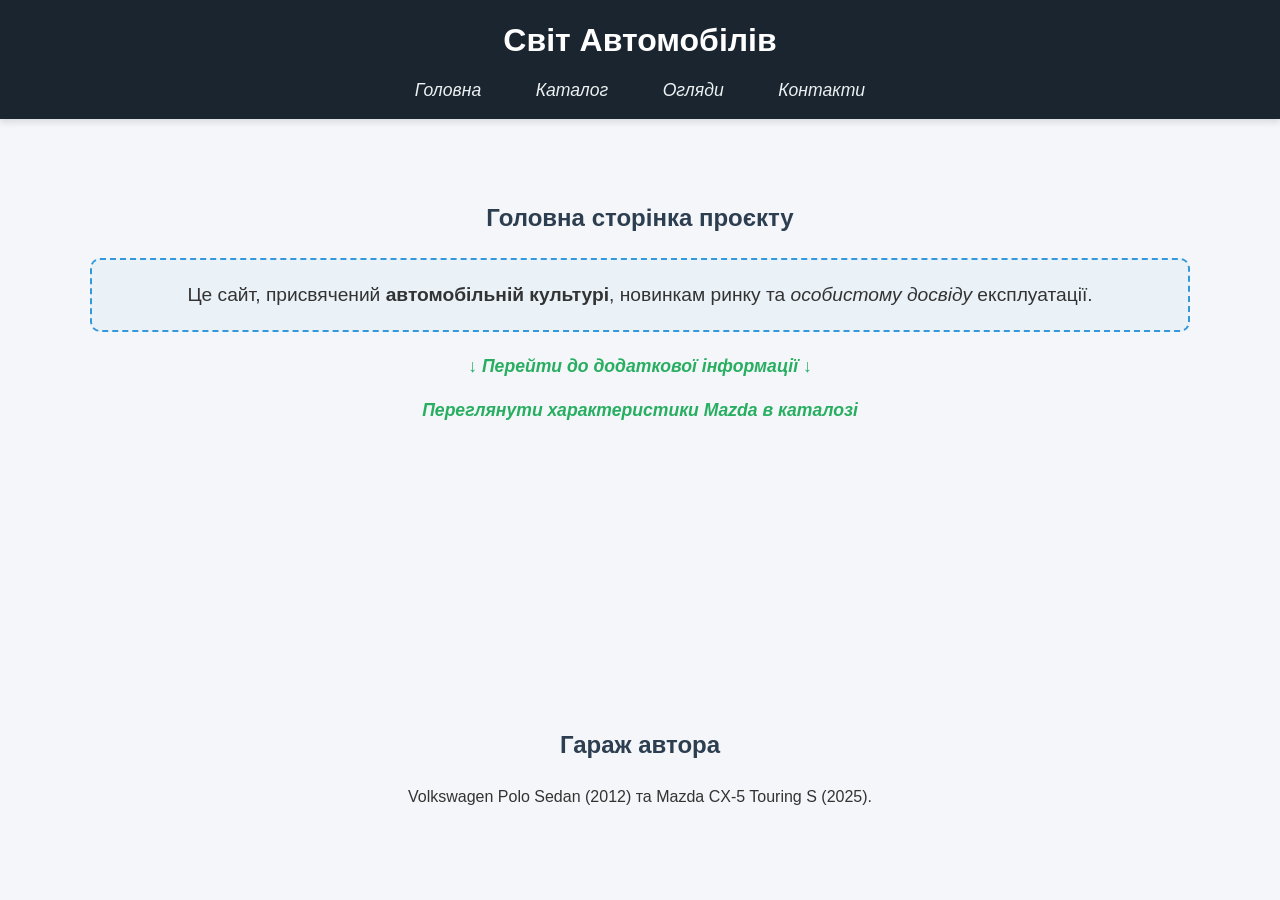
==== index.html @ 7257d72f "Виконана лаба 3: CSSфайл" ====
<!DOCTYPE html>
<html lang="uk">
<head>
    <meta charset="UTF-8">
    <meta name="author" content="Женя Науменко">
    <title>Головна - Світ Авто</title>
    <link rel="stylesheet" href="style.css">
    
    <style>
        main a {
            color: #27ae60; 
            font-weight: bold;
            font-size: 1.1rem;
        }
    </style>
</head>
<body>
    <header id="main-header">
        <h1>Світ Автомобілів</h1>
        <nav>
            <ul>
                <li><a href="index.html">Головна</a></li>
                <li><a href="catalog.html">Каталог</a></li>
                <li><a href="reviews.html">Огляди</a></li>
                <li><a href="contacts.html">Контакти</a></li>
            </ul>
        </nav>
    </header>

    <main>
        <h2>Головна сторінка проєкту</h2>
        
        <p style="text-align: center; border: 2px dashed #3498db; padding: 20px; background-color: #eaf2f8; font-size: 1.2rem; border-radius: 10px;">
            Це сайт, присвячений <b>автомобільній культурі</b>, новинкам ринку та <i>особистому досвіду</i> експлуатації.
        </p>
        
        <p style="text-align: center;"><a href="#bottom-info">↓ Перейти до додаткової інформації ↓</a></p>
        <p style="text-align: center;"><a href="catalog.html#mazda-section">Переглянути характеристики Mazda в каталозі</a></p>
        
        <br><br><br><br><br><br><br><br><br><br> 
        <h2 id="bottom-info">Гараж автора</h2>
        <p style="text-align: center;">Volkswagen Polo Sedan (2012) та Mazda CX-5 Touring S (2025).</p>
    </main>
</body>
</html>
---- style.css ----
/* БАЗОВІ СТИЛІ ТА BODY */
body {
    background-color: #f4f6f9; 
    font-family: 'Segoe UI', Tahoma, Geneva, Verdana, sans-serif; 
    color: #333333; 
    line-height: 1.6;
    margin: 0;
    padding: 0;
}

/* ЗАГОЛОВКИ ТА ВИРІВНЮВАННЯ*/
h1, h2, h3 {
    color: #2c3e50;
    text-align: center; 
    margin-top: 30px;
}

/* УНІКАЛЬНИЙ ІДЕНТИФІКАТОР */
#main-header {
    background-color: #1a252f;
    padding: 15px 0;
    margin-bottom: 30px;
    box-shadow: 0 4px 6px rgba(0,0,0,0.1);
}
#main-header h1 {
    color: #ffffff;
    margin: 0;
}

/* НАВІГАЦІЯ ТА ПОСИЛАННЯ */
nav ul {
    list-style: none; 
    padding: 0;
    text-align: center;
    margin: 10px 0 0 0;
}
nav ul li {
    display: inline-block;
    margin: 0 10px;
}
nav ul li a {
    color: #ecf0f1;
    text-decoration: none;
    font-size: 1.1rem;
    padding: 8px 15px;
    border-radius: 5px;
    transition: background-color 0.3s;
}
nav ul li a:hover {
    background-color: #3498db;
}

/* Глобальні посилання  */
a {
    color: #2980b9;
    text-decoration: none;
    font-style: italic; 
}
a:hover {
    text-decoration: underline;
}

/*КЛАСИ ТА !IMPORTANT*/
.important-contact {
    color: #e74c3c !important; 
    font-size: 1.2rem;
    font-weight: bold;
    text-align: center;
}

/* ОФОРМЛЕННЯ СПИСКІВ */

/* Маркований список */
.custom-ul {
    background-color: #ffffff;
    border: 1px solid #bdc3c7;
    border-radius: 8px;
    padding: 20px 20px 20px 40px; 
    margin: 20px auto; 
    max-width: 600px;
    list-style-type: square;
    box-shadow: 0 2px 4px rgba(0,0,0,0.05);
}

/* Нумерований список */
.custom-ol {
    background-color: #e8f4f8;
    border-left: 5px solid #3498db;
    padding: 15px 15px 15px 40px;
    margin: 20px auto;
    max-width: 600px;
    font-family: 'Courier New', Courier, monospace;
    font-weight: bold;
}

/* Список визначень */
.custom-dl {
    background-color: #fffaf0;
    border: 2px dashed #f39c12;
    padding: 20px;
    margin: 20px auto;
    max-width: 600px;
}
.custom-dl dt {
    color: #d35400;
    font-size: 1.2rem;
    font-weight: bold;
    margin-top: 15px;
}
.custom-dl dd {
    margin-left: 20px;
    border-bottom: 1px solid #f2d7b6;
    padding-bottom: 10px;
}

/* ОФОРМЛЕННЯ ТАБЛИЦЬ*/
.styled-table {
    width: 85%;
    margin: 30px auto;
    border-collapse: collapse; 
    background-color: #ffffff; 
    box-shadow: 0 5px 15px rgba(0,0,0,0.1);
}
.styled-table caption {
    font-size: 1.4rem;
    font-weight: bold;
    margin-bottom: 15px;
    color: #2c3e50;
}
.styled-table th, .styled-table td {
    border: 1px solid #dddddd; 
    padding: 15px; 
    text-align: center;
}
.styled-table th {
    background-color: #2c3e50;
    color: #ffffff;
    font-size: 1.1rem;
}
/* Зебра-ефект для рядків */
.styled-table tr:nth-child(even) {
    background-color: #f9f9f9;
}
.styled-table tr:hover {
    background-color: #f1f8ff; 
}
.styled-table img {
    border-radius: 5px;
}

main {
    max-width: 1100px;
    margin: 0 auto;
    padding: 20px;
}
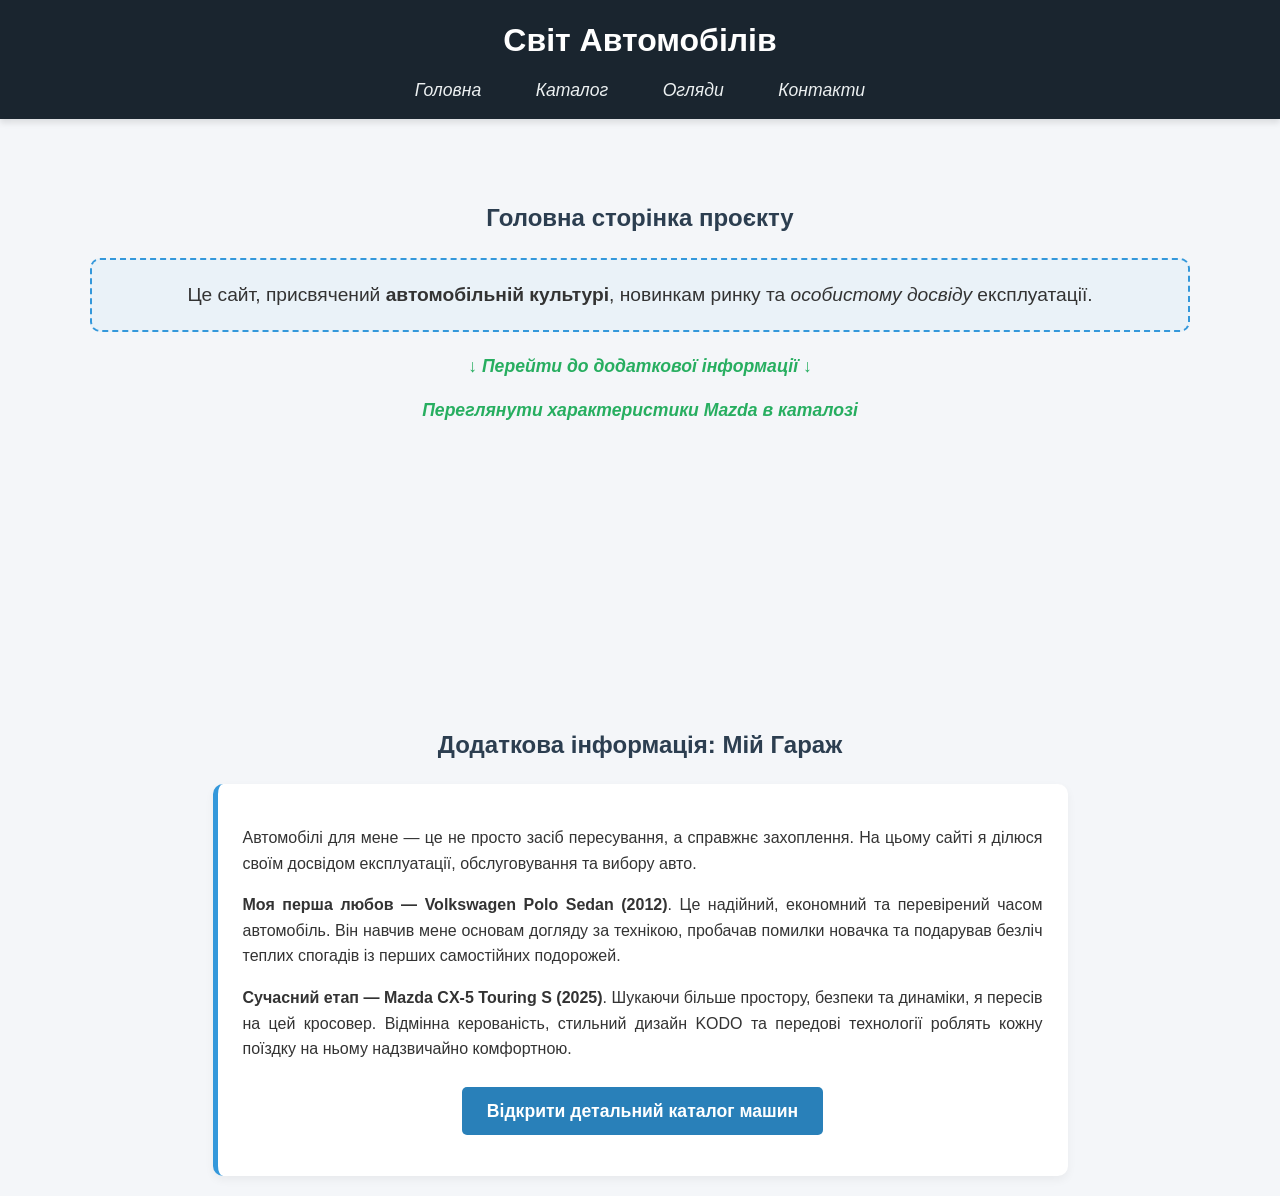
==== commit f0aa62f8: "Виконана лаба 3: CSSфайлс" ====
--- a/index.html
+++ b/index.html
@@ -38,8 +38,26 @@
         <p style="text-align: center;"><a href="catalog.html#mazda-section">Переглянути характеристики Mazda в каталозі</a></p>
         
         <br><br><br><br><br><br><br><br><br><br> 
-        <h2 id="bottom-info">Гараж автора</h2>
-        <p style="text-align: center;">Volkswagen Polo Sedan (2012) та Mazda CX-5 Touring S (2025).</p>
+        
+        <h2 id="bottom-info">Додаткова інформація: Мій Гараж</h2>
+        
+        <div style="max-width: 800px; margin: 0 auto; text-align: justify; padding: 25px; background-color: #ffffff; border-radius: 10px; box-shadow: 0 4px 10px rgba(0,0,0,0.05); border-left: 5px solid #3498db;">
+            <p>
+                Автомобілі для мене — це не просто засіб пересування, а справжнє захоплення. На цьому сайті я ділюся своїм досвідом експлуатації, обслуговування та вибору авто.
+            </p>
+            <p>
+                <b>Моя перша любов — Volkswagen Polo Sedan (2012)</b>. Це надійний, економний та перевірений часом автомобіль. Він навчив мене основам догляду за технікою, пробачав помилки новачка та подарував безліч теплих спогадів із перших самостійних подорожей.
+            </p>
+            <p>
+                <b>Сучасний етап — Mazda CX-5 Touring S (2025)</b>. Шукаючи більше простору, безпеки та динаміки, я пересів на цей кросовер. Відмінна керованість, стильний дизайн KODO та передові технології роблять кожну поїздку на ньому надзвичайно комфортною.
+            </p>
+            
+            <p style="text-align: center; margin-top: 25px;">
+                <a href="catalog.html" style="display: inline-block; padding: 10px 25px; background-color: #2980b9; color: #ffffff; text-decoration: none; border-radius: 5px; font-weight: bold; font-style: normal;">
+                    Відкрити детальний каталог машин
+                </a>
+            </p>
+        </div>
     </main>
 </body>
 </html>
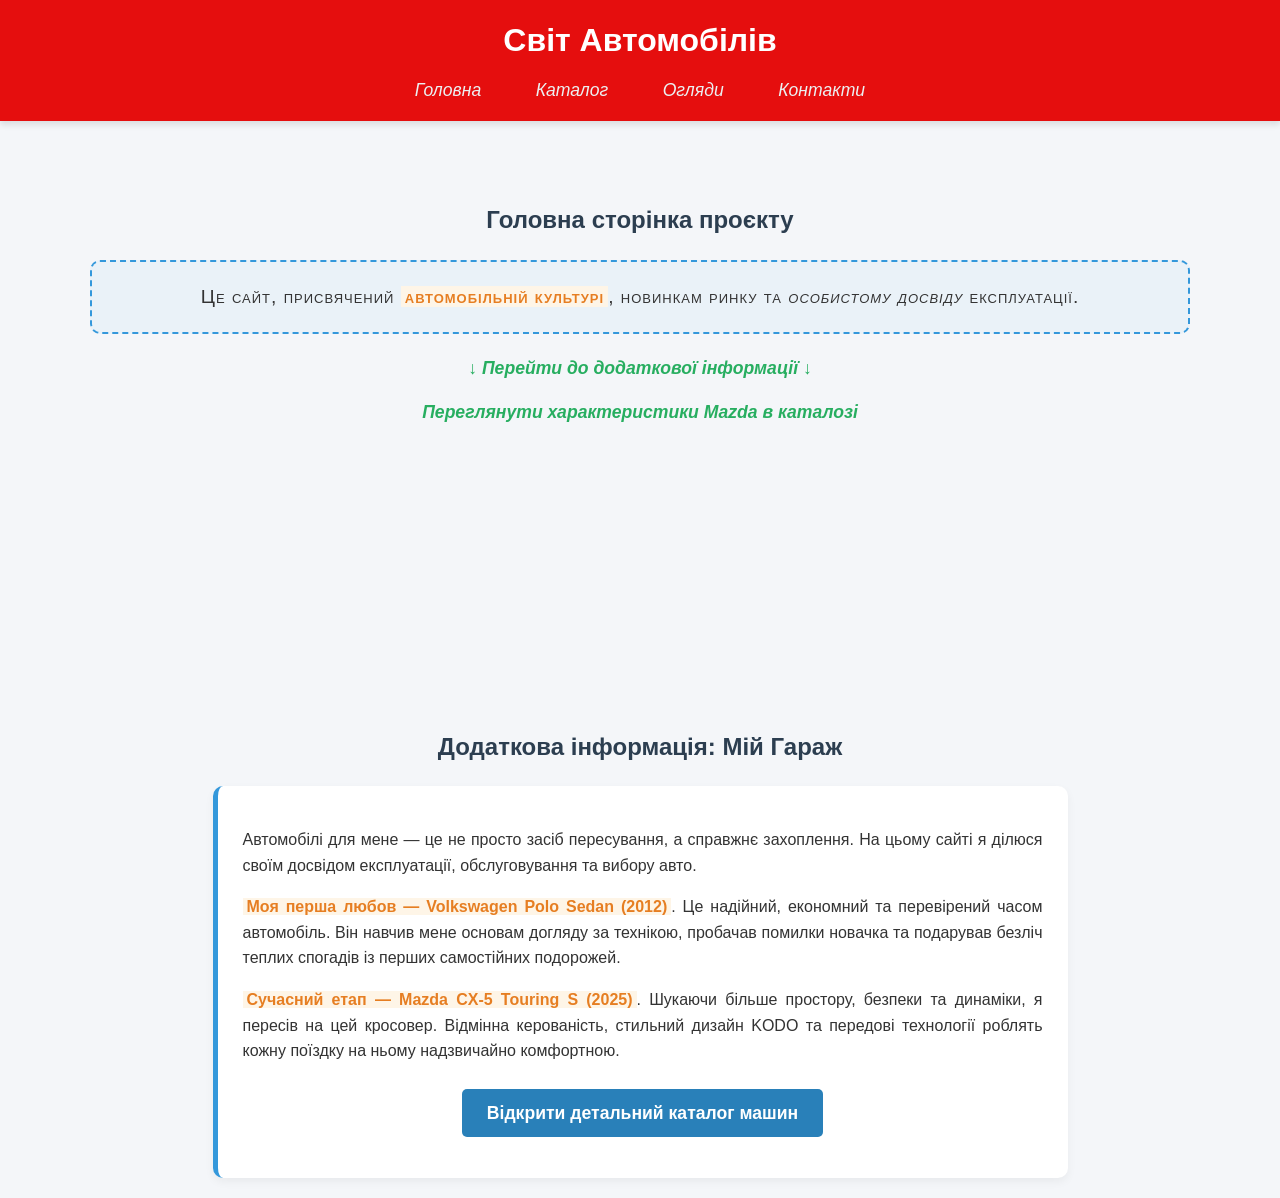
==== commit 32116d5b: "Виконано ЛР №4: контекстні, сусідні та дочірні селектори" ====
--- a/index.html
+++ b/index.html
@@ -15,7 +15,7 @@
     </style>
 </head>
 <body>
-    <header id="main-header">
+    <header id="main-header" class="main-header">
         <h1>Світ Автомобілів</h1>
         <nav>
             <ul>
--- a/style.css
+++ b/style.css
@@ -1,4 +1,3 @@
-/* БАЗОВІ СТИЛІ ТА BODY */
 body {
     background-color: #f4f6f9; 
     font-family: 'Segoe UI', Tahoma, Geneva, Verdana, sans-serif; 
@@ -8,26 +7,31 @@
     padding: 0;
 }
 
-/* ЗАГОЛОВКИ ТА ВИРІВНЮВАННЯ*/
 h1, h2, h3 {
     color: #2c3e50;
     text-align: center; 
     margin-top: 30px;
 }
 
-/* УНІКАЛЬНИЙ ІДЕНТИФІКАТОР */
 #main-header {
-    background-color: #1a252f;
+    background-color: #e50e0e;
     padding: 15px 0;
     margin-bottom: 30px;
     box-shadow: 0 4px 6px rgba(0,0,0,0.1);
 }
+
+.main-header {
+    background-color: #d3e90c;
+    padding: 15px 0;
+    margin-bottom: 30px;
+    box-shadow: 0 4px 6px rgba(0,0,0,0.1);
+}
+
 #main-header h1 {
     color: #ffffff;
     margin: 0;
 }
 
-/* НАВІГАЦІЯ ТА ПОСИЛАННЯ */
 nav ul {
     list-style: none; 
     padding: 0;
@@ -50,7 +54,6 @@
     background-color: #3498db;
 }
 
-/* Глобальні посилання  */
 a {
     color: #2980b9;
     text-decoration: none;
@@ -60,7 +63,6 @@
     text-decoration: underline;
 }
 
-/*КЛАСИ ТА !IMPORTANT*/
 .important-contact {
     color: #e74c3c !important; 
     font-size: 1.2rem;
@@ -68,9 +70,6 @@
     text-align: center;
 }
 
-/* ОФОРМЛЕННЯ СПИСКІВ */
-
-/* Маркований список */
 .custom-ul {
     background-color: #ffffff;
     border: 1px solid #bdc3c7;
@@ -82,7 +81,6 @@
     box-shadow: 0 2px 4px rgba(0,0,0,0.05);
 }
 
-/* Нумерований список */
 .custom-ol {
     background-color: #e8f4f8;
     border-left: 5px solid #3498db;
@@ -93,7 +91,6 @@
     font-weight: bold;
 }
 
-/* Список визначень */
 .custom-dl {
     background-color: #fffaf0;
     border: 2px dashed #f39c12;
@@ -113,7 +110,6 @@
     padding-bottom: 10px;
 }
 
-/* ОФОРМЛЕННЯ ТАБЛИЦЬ*/
 .styled-table {
     width: 85%;
     margin: 30px auto;
@@ -137,7 +133,7 @@
     color: #ffffff;
     font-size: 1.1rem;
 }
-/* Зебра-ефект для рядків */
+
 .styled-table tr:nth-child(even) {
     background-color: #f9f9f9;
 }
@@ -152,4 +148,30 @@
     max-width: 1100px;
     margin: 0 auto;
     padding: 20px;
-}+}
+
+
+/* КОНТЕКСТНИЙ СЕЛЕКТОР */
+p b {
+    color: #e67e22; /* Оранжевий колір для жирного тексту в абзацах */
+    background-color: #fef5e7;
+    padding: 0 4px;
+}
+
+/*ДОЧІРНІЙ СЕЛЕКТОР */
+nav > ul > li {
+    border-bottom: 2px solid transparent;
+    transition: 0.3s;
+}
+    
+nav > ul > li:hover {
+    border-bottom: 2px solid #3498db; /* Підкреслення пункту меню при наведенні */
+}
+
+/* СУСІДНІ СЕЛЕКТОРИ*/ 
+   
+h2 + p {
+    font-variant: small-caps; /* Робить перший абзац після кожного H2 малими великими літерами */
+    letter-spacing: 1px;
+}
+
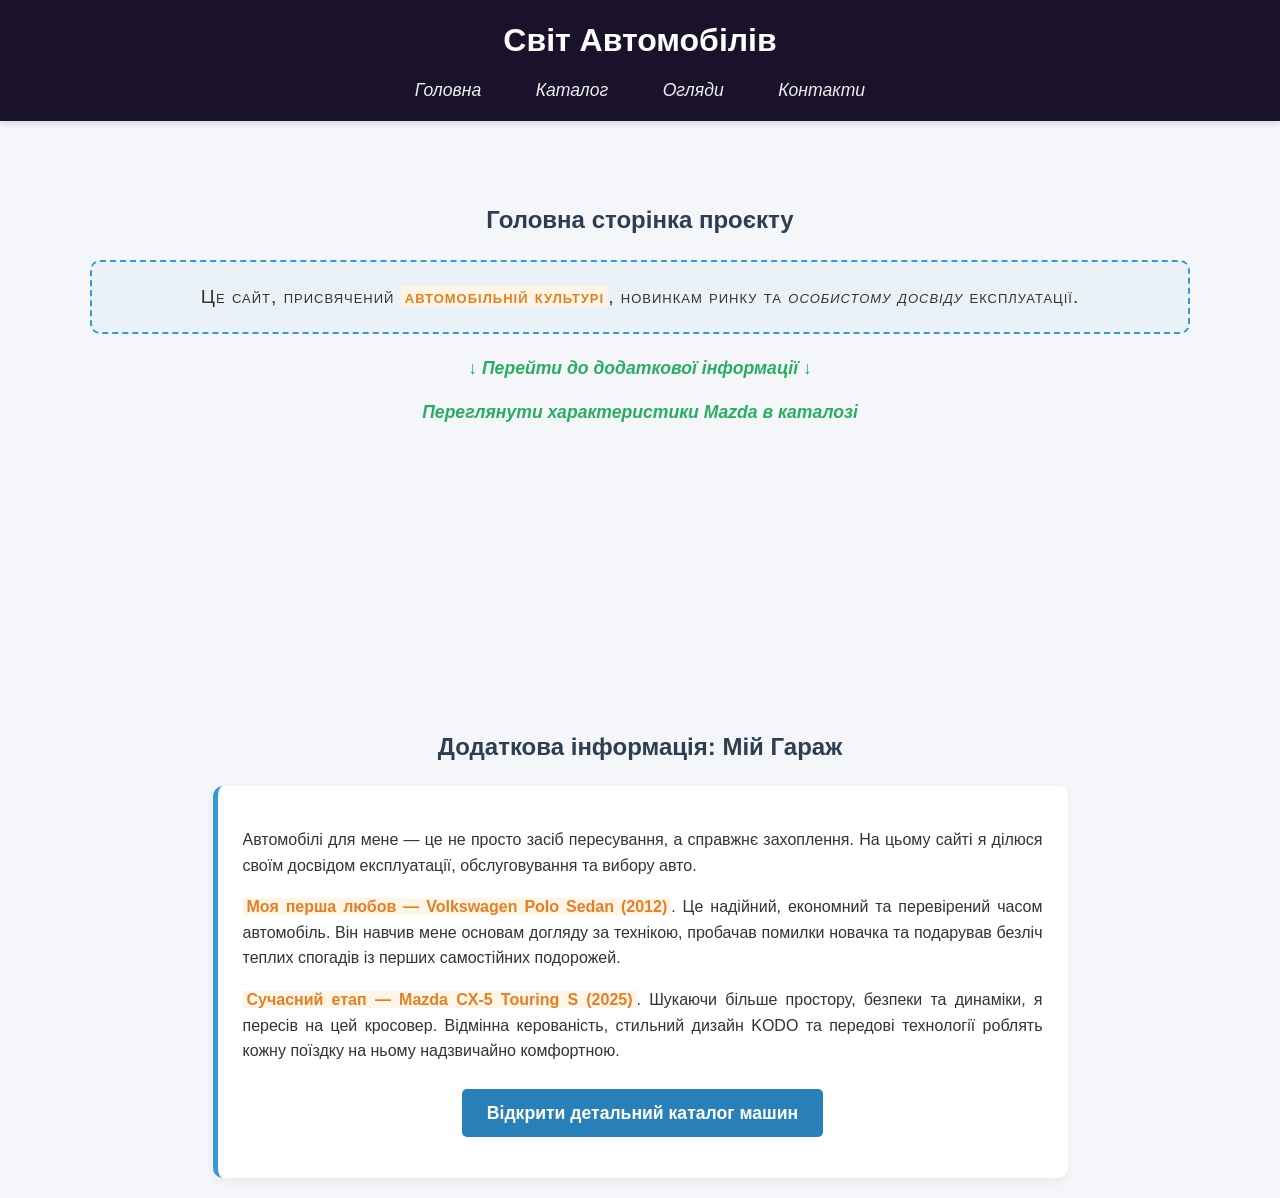
==== commit 30ab506c: "Виконано ЛР №4: контекстні, сусідні та дочірні селектори" ====
--- a/index.html
+++ b/index.html
@@ -15,7 +15,7 @@
     </style>
 </head>
 <body>
-    <header id="main-header" class="main-header">
+    <header id="main-header">
         <h1>Світ Автомобілів</h1>
         <nav>
             <ul>
--- a/style.css
+++ b/style.css
@@ -14,18 +14,12 @@
 }
 
 #main-header {
-    background-color: #e50e0e;
+    background-color: #1a112a;
     padding: 15px 0;
     margin-bottom: 30px;
     box-shadow: 0 4px 6px rgba(0,0,0,0.1);
 }
 
-.main-header {
-    background-color: #d3e90c;
-    padding: 15px 0;
-    margin-bottom: 30px;
-    box-shadow: 0 4px 6px rgba(0,0,0,0.1);
-}
 
 #main-header h1 {
     color: #ffffff;
@@ -163,7 +157,7 @@
     border-bottom: 2px solid transparent;
     transition: 0.3s;
 }
-    
+
 nav > ul > li:hover {
     border-bottom: 2px solid #3498db; /* Підкреслення пункту меню при наведенні */
 }
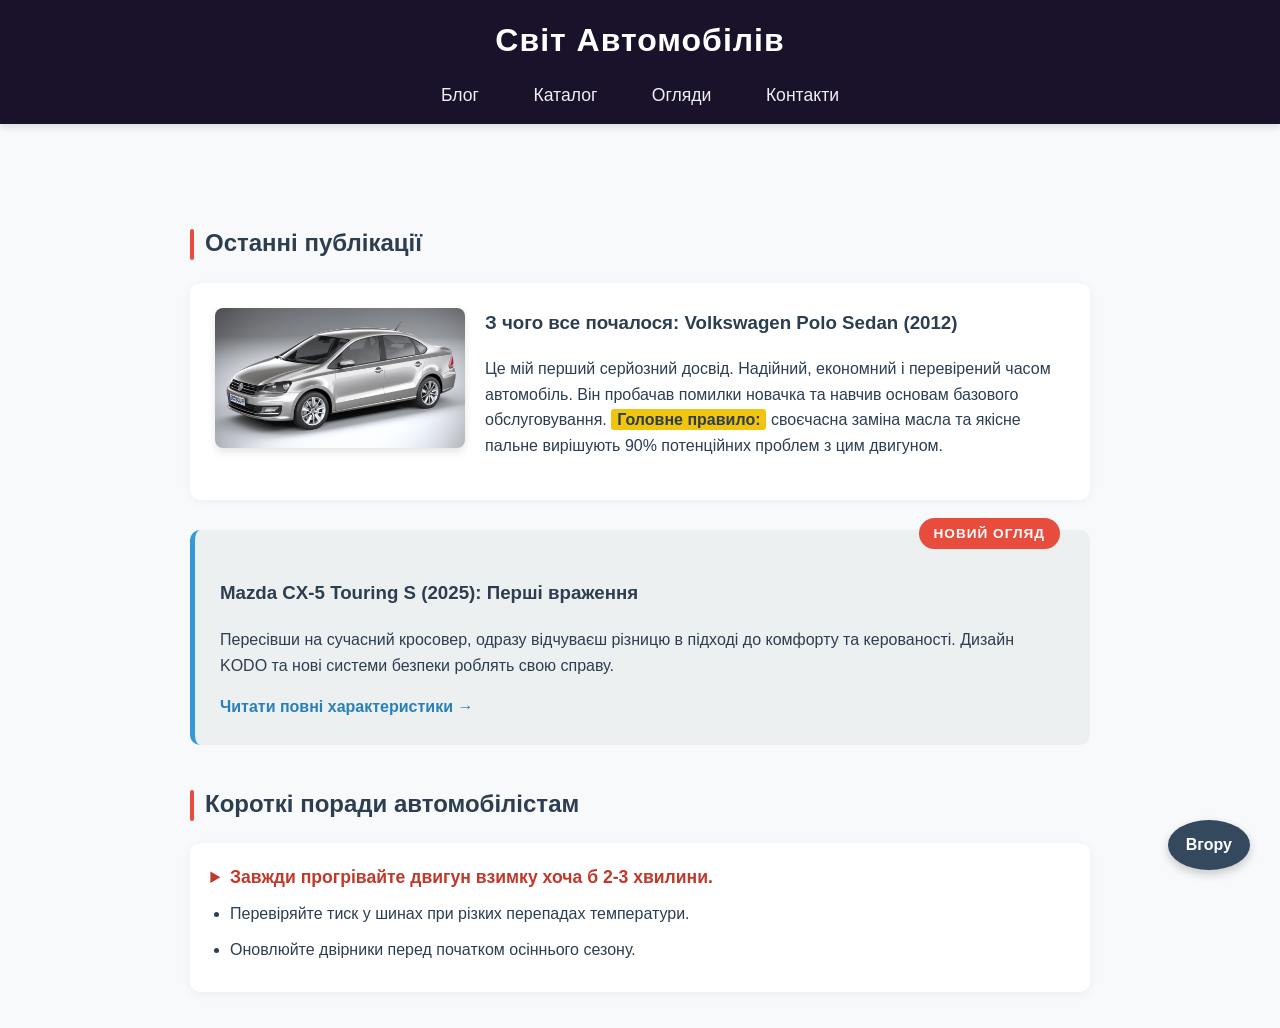
==== commit 502f38be: "Лабораторна 5: додано float, position, псевдокласи та псевдоелементи" ====
--- a/index.html
+++ b/index.html
@@ -3,23 +3,15 @@
 <head>
     <meta charset="UTF-8">
     <meta name="author" content="Женя Науменко">
-    <title>Головна - Світ Авто</title>
+    <title>Блог - Світ Авто</title>
     <link rel="stylesheet" href="style.css">
-    
-    <style>
-        main a {
-            color: #27ae60; 
-            font-weight: bold;
-            font-size: 1.1rem;
-        }
-    </style>
 </head>
 <body>
-    <header id="main-header">
+    <header id="main-header" class="main-header">
         <h1>Світ Автомобілів</h1>
         <nav>
             <ul>
-                <li><a href="index.html">Головна</a></li>
+                <li><a href="index.html">Блог</a></li>
                 <li><a href="catalog.html">Каталог</a></li>
                 <li><a href="reviews.html">Огляди</a></li>
                 <li><a href="contacts.html">Контакти</a></li>
@@ -28,36 +20,38 @@
     </header>
 
     <main>
-        <h2>Головна сторінка проєкту</h2>
+        <h2>Останні публікації</h2>
         
-        <p style="text-align: center; border: 2px dashed #3498db; padding: 20px; background-color: #eaf2f8; font-size: 1.2rem; border-radius: 10px;">
-            Це сайт, присвячений <b>автомобільній культурі</b>, новинкам ринку та <i>особистому досвіду</i> експлуатації.
-        </p>
-        
-        <p style="text-align: center;"><a href="#bottom-info">↓ Перейти до додаткової інформації ↓</a></p>
-        <p style="text-align: center;"><a href="catalog.html#mazda-section">Переглянути характеристики Mazda в каталозі</a></p>
-        
-        <br><br><br><br><br><br><br><br><br><br> 
-        
-        <h2 id="bottom-info">Додаткова інформація: Мій Гараж</h2>
-        
-        <div style="max-width: 800px; margin: 0 auto; text-align: justify; padding: 25px; background-color: #ffffff; border-radius: 10px; box-shadow: 0 4px 10px rgba(0,0,0,0.05); border-left: 5px solid #3498db;">
+        <div class="blog-post">
+            <img src="vw.jpg" alt="Мій VW Polo" class="post-image-float">
+            <h3>З чого все почалося: Volkswagen Polo Sedan (2012)</h3>
             <p>
-                Автомобілі для мене — це не просто засіб пересування, а справжнє захоплення. На цьому сайті я ділюся своїм досвідом експлуатації, обслуговування та вибору авто.
-            </p>
-            <p>
-                <b>Моя перша любов — Volkswagen Polo Sedan (2012)</b>. Це надійний, економний та перевірений часом автомобіль. Він навчив мене основам догляду за технікою, пробачав помилки новачка та подарував безліч теплих спогадів із перших самостійних подорожей.
-            </p>
-            <p>
-                <b>Сучасний етап — Mazda CX-5 Touring S (2025)</b>. Шукаючи більше простору, безпеки та динаміки, я пересів на цей кросовер. Відмінна керованість, стильний дизайн KODO та передові технології роблять кожну поїздку на ньому надзвичайно комфортною.
-            </p>
-            
-            <p style="text-align: center; margin-top: 25px;">
-                <a href="catalog.html" style="display: inline-block; padding: 10px 25px; background-color: #2980b9; color: #ffffff; text-decoration: none; border-radius: 5px; font-weight: bold; font-style: normal;">
-                    Відкрити детальний каталог машин
-                </a>
+                Це мій перший серйозний досвід. Надійний, економний і перевірений часом автомобіль. 
+                Він пробачав помилки новачка та навчив основам базового обслуговування. 
+                <span class="highlight-text">Головне правило:</span> своєчасна заміна масла та якісне пальне вирішують 90% потенційних проблем з цим двигуном.
             </p>
         </div>
+        
+        <div class="promo-banner">
+            <span class="badge-hot">Новий огляд</span>
+            <h3>Mazda CX-5 Touring S (2025): Перші враження</h3>
+            <p>
+                Пересівши на сучасний кросовер, одразу відчуваєш різницю в підході до комфорту та керованості. 
+                Дизайн KODO та нові системи безпеки роблять свою справу.
+            </p>
+            <a href="catalog.html#mazda-section" class="read-more-link">Читати повні характеристики</a>
+        </div>
+
+        <div class="maintenance-tips">
+            <h2>Короткі поради автомобілістам</h2>
+            <ul class="tips-list">
+                <li>Завжди прогрівайте двигун взимку хоча б 2-3 хвилини.</li>
+                <li>Перевіряйте тиск у шинах при різких перепадах температури.</li>
+                <li>Оновлюйте двірники перед початком осіннього сезону.</li>
+            </ul>
+        </div>
+
+        <a href="#main-header" class="btn-up">Вгору</a>
     </main>
 </body>
 </html>
--- a/style.css
+++ b/style.css
@@ -1,171 +1,171 @@
 body {
-    background-color: #f4f6f9; 
-    font-family: 'Segoe UI', Tahoma, Geneva, Verdana, sans-serif; 
-    color: #333333; 
+    background-color: #f8f9fa; 
+    font-family: 'Segoe UI', sans-serif; 
+    color: #2c3e50; 
     line-height: 1.6;
     margin: 0;
-    padding: 0;
 }
 
-h1, h2, h3 {
-    color: #2c3e50;
-    text-align: center; 
-    margin-top: 30px;
+main {
+    max-width: 900px;
+    margin: 0 auto;
+    padding: 20px;
 }
 
 #main-header {
     background-color: #1a112a;
     padding: 15px 0;
-    margin-bottom: 30px;
+    margin-bottom: 40px;
     box-shadow: 0 4px 6px rgba(0,0,0,0.1);
 }
 
-
 #main-header h1 {
     color: #ffffff;
+    text-align: center;
     margin: 0;
+    font-size: 2rem;
+    letter-spacing: 1px;
 }
 
+/* Навігація */
 nav ul {
     list-style: none; 
     padding: 0;
     text-align: center;
-    margin: 10px 0 0 0;
+    margin: 15px 0 0 0;
 }
-nav ul li {
-    display: inline-block;
-    margin: 0 10px;
-}
+nav ul li { display: inline-block; margin: 0 10px; }
 nav ul li a {
     color: #ecf0f1;
     text-decoration: none;
     font-size: 1.1rem;
     padding: 8px 15px;
     border-radius: 5px;
-    transition: background-color 0.3s;
+    transition: 0.3s;
 }
-nav ul li a:hover {
-    background-color: #3498db;
+nav ul li a:hover { background-color: #3498db; }
+
+/*  ПСЕВДОКЛАСИ ПОСИЛАНЬ */
+.read-more-link:link { color: #2980b9; font-weight: bold; text-decoration: none; }
+.read-more-link:visited { color: #8e44ad; }
+.read-more-link:hover { color: #e74c3c; text-decoration: underline; }
+.read-more-link:active { color: #f39c12; }
+
+/*  ПСЕВДОЕЛЕМЕНТИ (BEFORE / AFTER) */
+/* вертикальна лінія перед заголовками H2 */
+h2 {
+    position: relative;
+    padding-left: 15px;
+    margin-top: 40px;
+}
+h2::before {
+    content: "";
+    position: absolute;
+    left: 0;
+    top: 5px;
+    width: 4px;
+    height: 80%;
+    background-color: #e74c3c;
+    border-radius: 2px;
 }
 
-a {
-    color: #2980b9;
-    text-decoration: none;
-    font-style: italic; 
+/* стрілочка до посилання "Читати повні характеристики" */
+.read-more-link::after {
+    content: " \2192"; 
+    transition: 0.3s;
 }
-a:hover {
-    text-decoration: underline;
+.read-more-link:hover::after {
+    padding-left: 5px; /* Стрілочка від'їжджає вправо при наведенні */
 }
 
-.important-contact {
-    color: #e74c3c !important; 
-    font-size: 1.2rem;
+/* FLOAT ТА БЛОЧНІ ЕЛЕМЕНТИ */
+.blog-post {
+    background-color: #ffffff;
+    padding: 25px;
+    border-radius: 10px;
+    box-shadow: 0 2px 10px rgba(0,0,0,0.05);
+    margin-bottom: 30px;
+}
+.blog-post h3 { margin-top: 0; color: #2c3e50; }
+
+/* Плаваюча картинка: текст обтікає її справа */
+.post-image-float {
+    float: left; 
+    width: 250px; 
+    margin-right: 20px;
+    margin-bottom: 10px;
+    border-radius: 8px;
+    box-shadow: 0 4px 8px rgba(0,0,0,0.1);
+}
+/* Рядковий елемент span */
+.highlight-text {
+    background-color: #f1c40f;
+    padding: 2px 6px;
+    border-radius: 3px;
     font-weight: bold;
-    text-align: center;
+}
+/* Очищення потоку  */
+.blog-post::after {
+    content: "";
+    display: table;
+    clear: both;
 }
 
-.custom-ul {
-    background-color: #ffffff;
-    border: 1px solid #bdc3c7;
-    border-radius: 8px;
-    padding: 20px 20px 20px 40px; 
-    margin: 20px auto; 
-    max-width: 600px;
-    list-style-type: square;
-    box-shadow: 0 2px 4px rgba(0,0,0,0.05);
+/*  POSITION (RELATIVE / ABSOLUTE / FIXED) */
+/* Якір для абсолютного позиціонування */
+.promo-banner {
+    position: relative;
+    background-color: #ecf0f1;
+    padding: 30px 25px 25px;
+    border-radius: 10px;
+    border-left: 5px solid #3498db;
+    margin-bottom: 40px;
 }
 
-.custom-ol {
-    background-color: #e8f4f8;
-    border-left: 5px solid #3498db;
-    padding: 15px 15px 15px 40px;
-    margin: 20px auto;
-    max-width: 600px;
-    font-family: 'Courier New', Courier, monospace;
+/* Абсолютно позиційований бейдж "Новий огляд" */
+.badge-hot {
+    position: absolute;
+    top: -12px;
+    right: 30px;
+    background-color: #e74c3c;
+    color: white;
+    padding: 5px 15px;
+    border-radius: 20px;
+    font-size: 0.85rem;
     font-weight: bold;
-}
-
-.custom-dl {
-    background-color: #fffaf0;
-    border: 2px dashed #f39c12;
-    padding: 20px;
-    margin: 20px auto;
-    max-width: 600px;
-}
-.custom-dl dt {
-    color: #d35400;
-    font-size: 1.2rem;
-    font-weight: bold;
-    margin-top: 15px;
-}
-.custom-dl dd {
-    margin-left: 20px;
-    border-bottom: 1px solid #f2d7b6;
-    padding-bottom: 10px;
-}
-
-.styled-table {
-    width: 85%;
-    margin: 30px auto;
-    border-collapse: collapse; 
-    background-color: #ffffff; 
-    box-shadow: 0 5px 15px rgba(0,0,0,0.1);
-}
-.styled-table caption {
-    font-size: 1.4rem;
-    font-weight: bold;
-    margin-bottom: 15px;
-    color: #2c3e50;
-}
-.styled-table th, .styled-table td {
-    border: 1px solid #dddddd; 
-    padding: 15px; 
-    text-align: center;
-}
-.styled-table th {
-    background-color: #2c3e50;
-    color: #ffffff;
-    font-size: 1.1rem;
-}
-
-.styled-table tr:nth-child(even) {
-    background-color: #f9f9f9;
-}
-.styled-table tr:hover {
-    background-color: #f1f8ff; 
-}
-.styled-table img {
-    border-radius: 5px;
-}
-
-main {
-    max-width: 1100px;
-    margin: 0 auto;
-    padding: 20px;
-}
-
-
-/* КОНТЕКСТНИЙ СЕЛЕКТОР */
-p b {
-    color: #e67e22; /* Оранжевий колір для жирного тексту в абзацах */
-    background-color: #fef5e7;
-    padding: 0 4px;
-}
-
-/*ДОЧІРНІЙ СЕЛЕКТОР */
-nav > ul > li {
-    border-bottom: 2px solid transparent;
-    transition: 0.3s;
-}
-
-nav > ul > li:hover {
-    border-bottom: 2px solid #3498db; /* Підкреслення пункту меню при наведенні */
-}
-
-/* СУСІДНІ СЕЛЕКТОРИ*/ 
-   
-h2 + p {
-    font-variant: small-caps; /* Робить перший абзац після кожного H2 малими великими літерами */
+    text-transform: uppercase;
     letter-spacing: 1px;
 }
 
+/* Фіксована кнопка вгору */
+.btn-up {
+    position: fixed;
+    bottom: 30px;
+    right: 30px;
+    background-color: #34495e;
+    color: white;
+    padding: 12px 18px;
+    border-radius: 50%;
+    text-decoration: none;
+    font-weight: bold;
+    box-shadow: 0 4px 10px rgba(0,0,0,0.2);
+    z-index: 1000;
+}
+.btn-up:hover { background-color: #2c3e50; }
+
+/*FIRST-CHILD */
+.tips-list {
+    background-color: #ffffff;
+    padding: 20px 20px 20px 40px;
+    border-radius: 10px;
+    box-shadow: 0 2px 10px rgba(0,0,0,0.05);
+}
+.tips-list li { margin-bottom: 10px; }
+
+/* Виділяє найважливішу (першу) пораду в списку */
+.tips-list li:first-child {
+    color: #c0392b;
+    font-weight: bold;
+    font-size: 1.1rem;
+    list-style-type: disclosure-closed;
+}
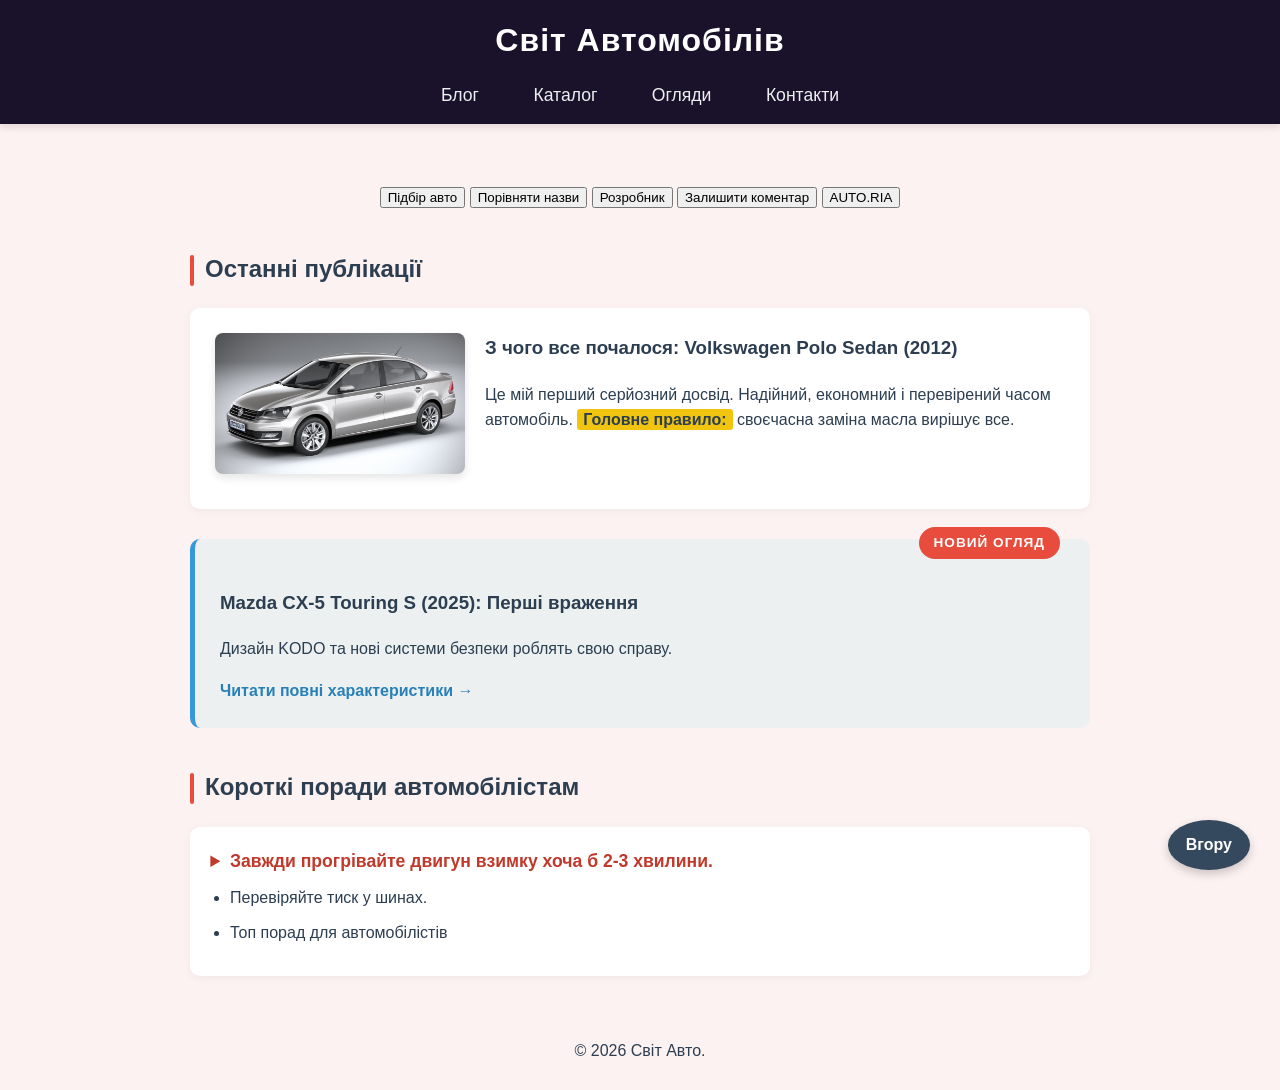
==== commit af7a6fa9: "Виконано ЛР №6" ====
--- a/index.html
+++ b/index.html
@@ -20,25 +20,30 @@
     </header>
 
     <main>
+        <!-- Кнопки керування (JS Трігери) -->
+        <div style="text-align: center; margin-bottom: 20px;">
+            <button onclick="userDialogue()">Підбір авто</button>
+            <button onclick="compareCarNames('Volkswagen', 'Mazda')">Порівняти назви</button>
+            <button onclick="showDeveloper('Науменко', 'Євген')">Розробник</button>
+            <button onclick="modifyPageDOM()">Залишити коментар</button>
+            <button onclick="externalRedirect()">AUTO.RIA</button>
+        </div>
+
         <h2>Останні публікації</h2>
         
         <div class="blog-post">
             <img src="vw.jpg" alt="Мій VW Polo" class="post-image-float">
             <h3>З чого все почалося: Volkswagen Polo Sedan (2012)</h3>
             <p>
-                Це мій перший серйозний досвід. Надійний, економний і перевірений часом автомобіль. 
-                Він пробачав помилки новачка та навчив основам базового обслуговування. 
-                <span class="highlight-text">Головне правило:</span> своєчасна заміна масла та якісне пальне вирішують 90% потенційних проблем з цим двигуном.
+                Це мій перший серйозний досвід. Надійний, економний і перевірений часом автомобіль.
+                <span class="highlight-text">Головне правило:</span> своєчасна заміна масла вирішує все.
             </p>
         </div>
         
         <div class="promo-banner">
             <span class="badge-hot">Новий огляд</span>
             <h3>Mazda CX-5 Touring S (2025): Перші враження</h3>
-            <p>
-                Пересівши на сучасний кросовер, одразу відчуваєш різницю в підході до комфорту та керованості. 
-                Дизайн KODO та нові системи безпеки роблять свою справу.
-            </p>
+            <p>Дизайн KODO та нові системи безпеки роблять свою справу.</p>
             <a href="catalog.html#mazda-section" class="read-more-link">Читати повні характеристики</a>
         </div>
 
@@ -46,12 +51,32 @@
             <h2>Короткі поради автомобілістам</h2>
             <ul class="tips-list">
                 <li>Завжди прогрівайте двигун взимку хоча б 2-3 хвилини.</li>
-                <li>Перевіряйте тиск у шинах при різких перепадах температури.</li>
-                <li>Оновлюйте двірники перед початком осіннього сезону.</li>
+                <li>Перевіряйте тиск у шинах.</li>
+                <li id="removable-tip">Топ порад для автомобілістів</li>
             </ul>
         </div>
 
         <a href="#main-header" class="btn-up">Вгору</a>
     </main>
+
+    <!-- Внутрішній скрипт -->
+    <script>
+        // 1. Alert при завантаженні
+        alert("Вітаємо на автоблозі!");
+
+        // 2. Зміна фону сторінки на 30 секунд
+        const originalBg = document.body.style.backgroundColor;
+        document.body.style.backgroundColor = "#fdf2f2"; 
+        
+        setTimeout(() => {
+            document.body.style.backgroundColor = originalBg;
+            console.log("30 секунд минуло - фон повернуто.");
+        }, 30000);
+
+        // 3. document.write
+        document.write("<footer style='text-align:center; padding:10px;'><p>&copy; 2026 Світ Авто.</p></footer>");
+    </script>
+
+    <script src="script.js"></script>
 </body>
 </html>
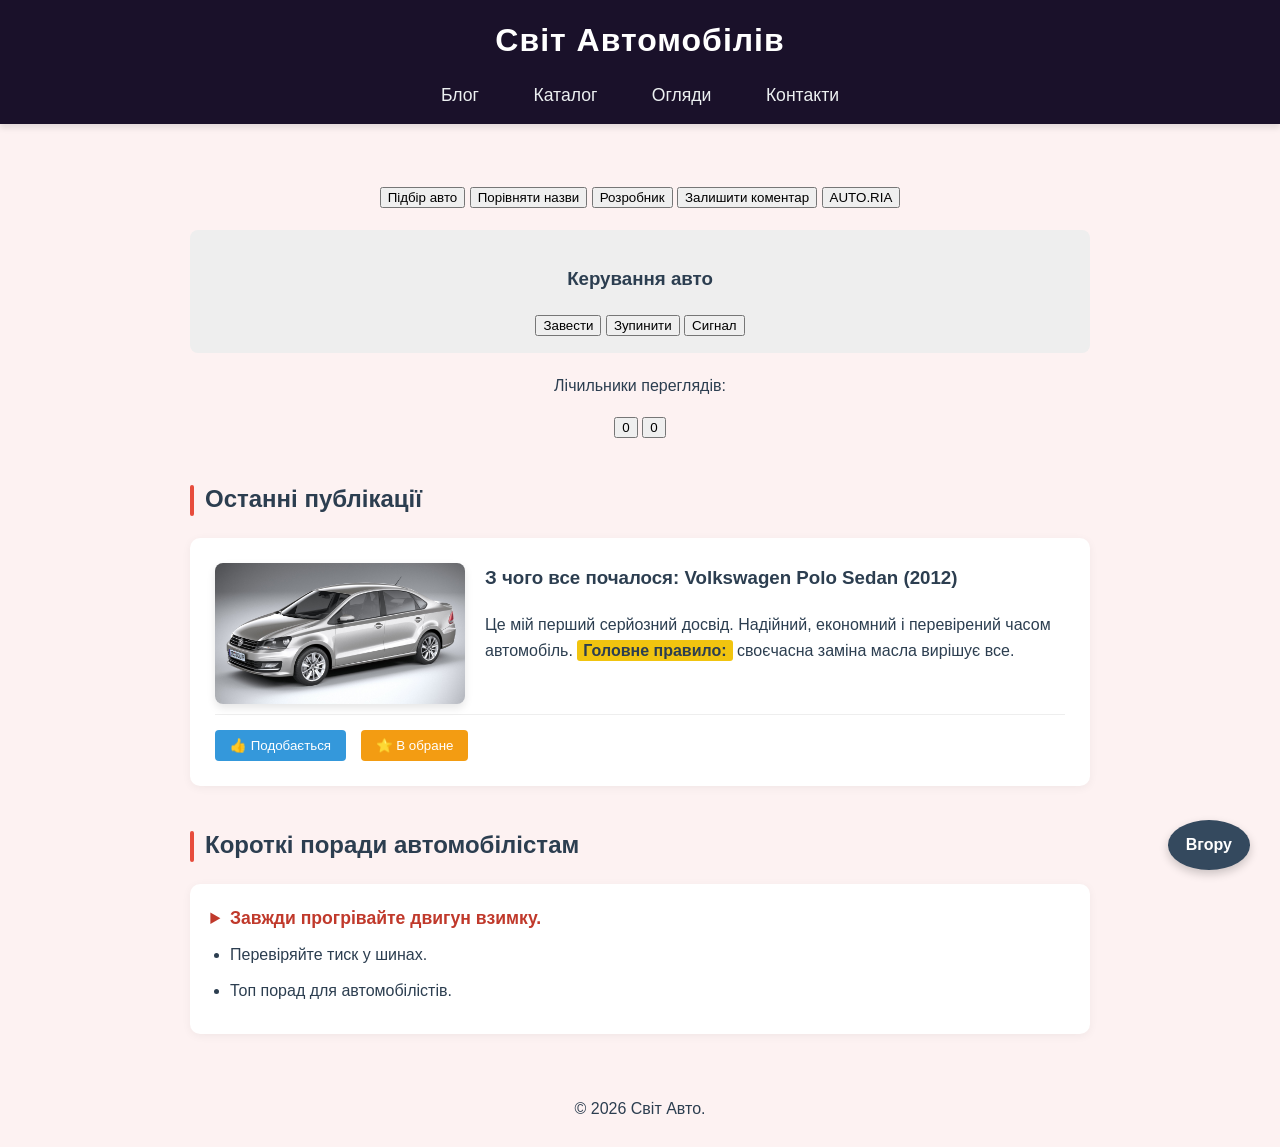
==== commit af87ba36: "Виконано ЛР №7" ====
--- a/index.html
+++ b/index.html
@@ -3,8 +3,17 @@
 <head>
     <meta charset="UTF-8">
     <meta name="author" content="Женя Науменко">
-    <title>Блог - Світ Авто</title>
+    <title>Блог - Світ Авто (Lab 7)</title>
     <link rel="stylesheet" href="style.css">
+    <style>
+        /* Стиль для підсвічування елементів списку */
+        .highlight-item {
+            background-color: #f1c40f !important;
+            color: #2c3e50 !important;
+            font-weight: bold;
+            transition: 0.3s;
+        }
+    </style>
 </head>
 <body>
     <header id="main-header" class="main-header">
@@ -20,7 +29,6 @@
     </header>
 
     <main>
-        <!-- Кнопки керування (JS Трігери) -->
         <div style="text-align: center; margin-bottom: 20px;">
             <button onclick="userDialogue()">Підбір авто</button>
             <button onclick="compareCarNames('Volkswagen', 'Mazda')">Порівняти назви</button>
@@ -29,54 +37,70 @@
             <button onclick="externalRedirect()">AUTO.RIA</button>
         </div>
 
+        <div id="car-menu" style="background: #eee; padding: 15px; border-radius: 8px; margin-bottom: 20px; text-align: center;">
+            <h3>Керування авто</h3>
+            <button data-method="startEngine">Завести</button>
+            <button data-method="stopEngine">Зупинити</button>
+            <button data-method="honk">Сигнал</button>
+        </div>
+
+        <div style="text-align: center; margin-bottom: 20px;">
+            <p>Лічильники переглядів:</p>
+            <button data-counter>0</button>
+            <button data-counter>0</button>
+        </div>
+
         <h2>Останні публікації</h2>
         
         <div class="blog-post">
-            <img src="vw.jpg" alt="Мій VW Polo" class="post-image-float">
-            <h3>З чого все почалося: Volkswagen Polo Sedan (2012)</h3>
+            <img src="vw.jpg" alt="Мій VW Polo" class="post-image-float" 
+                 id="main-car-img"
+                 onmouseover="imgHighlight(this)" 
+                 onmouseout="imgNormal(this)">
+            
+            <h3 id="vw-title">З чого все почалося: Volkswagen Polo Sedan (2012)</h3>
             <p>
                 Це мій перший серйозний досвід. Надійний, економний і перевірений часом автомобіль.
                 <span class="highlight-text">Головне правило:</span> своєчасна заміна масла вирішує все.
             </p>
-        </div>
-        
-        <div class="promo-banner">
-            <span class="badge-hot">Новий огляд</span>
-            <h3>Mazda CX-5 Touring S (2025): Перші враження</h3>
-            <p>Дизайн KODO та нові системи безпеки роблять свою справу.</p>
-            <a href="catalog.html#mazda-section" class="read-more-link">Читати повні характеристики</a>
+            
+            <div style="margin-top: 15px; border-top: 1px solid #eee; padding-top: 15px; clear: both;">
+                <button id="like-btn" style="background: #3498db; color: white; border: none; padding: 8px 15px; border-radius: 4px; cursor: pointer; margin-right: 10px;">
+                    👍 Подобається
+                </button>
+                
+                <button id="favorite-btn" style="background: #f39c12; color: white; border: none; padding: 8px 15px; border-radius: 4px; cursor: pointer;">
+                    ⭐ В обране
+                </button>
+            </div>
         </div>
 
         <div class="maintenance-tips">
             <h2>Короткі поради автомобілістам</h2>
-            <ul class="tips-list">
-                <li>Завжди прогрівайте двигун взимку хоча б 2-3 хвилини.</li>
+            <ul class="tips-list" id="interactive-list">
+                <li>Завжди прогрівайте двигун взимку.</li>
                 <li>Перевіряйте тиск у шинах.</li>
-                <li id="removable-tip">Топ порад для автомобілістів</li>
+                <li>Топ порад для автомобілістів.</li>
             </ul>
         </div>
 
         <a href="#main-header" class="btn-up">Вгору</a>
     </main>
 
-    <!-- Внутрішній скрипт -->
     <script>
-        // 1. Alert при завантаженні
-        alert("Вітаємо на автоблозі!");
+        // Завдання 1.1: alert при завантаженні [cite: 1064]
+        alert("Вітаю на моєму блозі про автомобілі! Тут ви знайдете корисні поради та огляди. Приємного читання!");
 
-        // 2. Зміна фону сторінки на 30 секунд
+        // Завдання 1.1: зміна фону на 30 секунд [cite: 1070]
         const originalBg = document.body.style.backgroundColor;
         document.body.style.backgroundColor = "#fdf2f2"; 
-        
         setTimeout(() => {
             document.body.style.backgroundColor = originalBg;
             console.log("30 секунд минуло - фон повернуто.");
         }, 30000);
 
-        // 3. document.write
-        document.write("<footer style='text-align:center; padding:10px;'><p>&copy; 2026 Світ Авто.</p></footer>");
+        document.write("<footer style='text-align:center; padding:10px;'><p>&copy; 2026 Світ Авто.</p></footer>"); // [cite: 1073]
     </script>
-
     <script src="script.js"></script>
 </body>
 </html>
--- a/style.css
+++ b/style.css
@@ -168,4 +168,14 @@
     font-weight: bold;
     font-size: 1.1rem;
     list-style-type: disclosure-closed;
+}
+
+/* Підсвічування елементів списку */
+.highlight-list-item {
+    background-color: #f1c40f;
+    color: #000;
+    font-weight: bold;
+    border-radius: 5px;
+    padding: 2px 5px;
+    transition: 0.3s;
 }
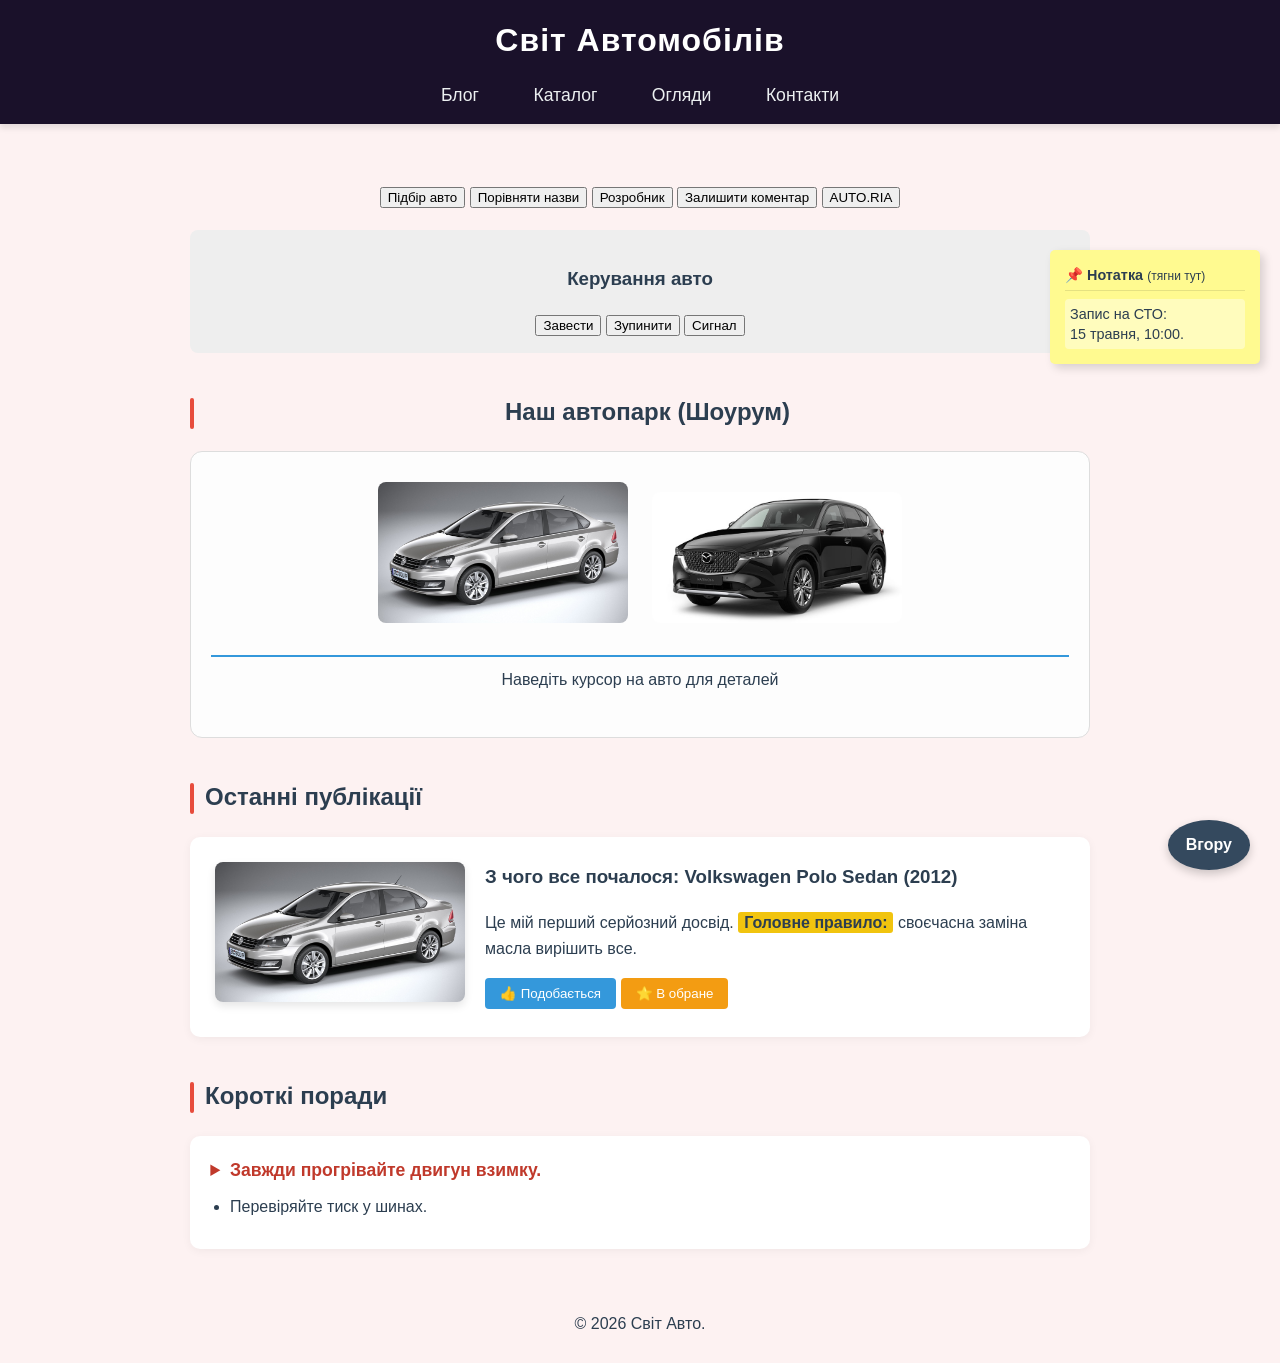
==== commit 87aff562: "Виконано ЛР №8" ====
--- a/index.html
+++ b/index.html
@@ -3,10 +3,10 @@
 <head>
     <meta charset="UTF-8">
     <meta name="author" content="Женя Науменко">
-    <title>Блог - Світ Авто (Lab 7)</title>
+    <title>Блог - Світ Авто (Lab 8)</title>
     <link rel="stylesheet" href="style.css">
     <style>
-        /* Стиль для підсвічування елементів списку */
+        /* Стиль для підсвічування елементів списку (Lab 7) */
         .highlight-item {
             background-color: #f1c40f !important;
             color: #2c3e50 !important;
@@ -44,43 +44,47 @@
             <button data-method="honk">Сигнал</button>
         </div>
 
-        <div style="text-align: center; margin-bottom: 20px;">
-            <p>Лічильники переглядів:</p>
-            <button data-counter>0</button>
-            <button data-counter>0</button>
-        </div>
+        <section style="margin: 30px 0; text-align: center;">
+            <h2>Наш автопарк (Шоурум)</h2>
+            <div id="showroom-container" style="background: #fdfdfd; padding: 20px; border-radius: 12px; border: 1px solid #ddd;">
+                <img src="vw.jpg" style="width: 250px; margin: 10px; border-radius: 8px; cursor: pointer; transition: 0.3s;" 
+                     alt="Volkswagen Polo" data-info="Надійний седан 2012 року.">
+                <img src="mazda.jpg" style="width: 250px; margin: 10px; border-radius: 8px; cursor: pointer; transition: 0.3s;" 
+                     alt="Mazda CX-5" data-info="Сучасний кросовер 2025 року.">
+                
+                <div id="showroom-details" style="margin-top: 15px; padding: 10px; border-top: 2px solid #3498db; min-height: 40px;">
+                    Наведіть курсор на авто для деталей
+                </div>
+            </div>
+        </section>
+
+        <div id="maintenance-note" class="sticky-note">
+    <div class="drag-header">
+        <strong>📌 Нотатка</strong> <small>(тягни тут)</small>
+    </div>
+    <div contenteditable="true" class="editable-text">
+        Запис на СТО: <br> 15 травня, 10:00.
+    </div>
+</div>
 
         <h2>Останні публікації</h2>
-        
         <div class="blog-post">
-            <img src="vw.jpg" alt="Мій VW Polo" class="post-image-float" 
-                 id="main-car-img"
-                 onmouseover="imgHighlight(this)" 
-                 onmouseout="imgNormal(this)">
-            
+            <img src="vw.jpg" alt="Мій VW Polo" class="post-image-float" id="main-car-img">
             <h3 id="vw-title">З чого все почалося: Volkswagen Polo Sedan (2012)</h3>
             <p>
-                Це мій перший серйозний досвід. Надійний, економний і перевірений часом автомобіль.
-                <span class="highlight-text">Головне правило:</span> своєчасна заміна масла вирішує все.
+                Це мій перший серйозний досвід. <span class="highlight-text">Головне правило:</span> своєчасна заміна масла вирішить все.
             </p>
-            
-            <div style="margin-top: 15px; border-top: 1px solid #eee; padding-top: 15px; clear: both;">
-                <button id="like-btn" style="background: #3498db; color: white; border: none; padding: 8px 15px; border-radius: 4px; cursor: pointer; margin-right: 10px;">
-                    👍 Подобається
-                </button>
-                
-                <button id="favorite-btn" style="background: #f39c12; color: white; border: none; padding: 8px 15px; border-radius: 4px; cursor: pointer;">
-                    ⭐ В обране
-                </button>
+            <div style="margin-top: 15px;">
+                <button id="like-btn" style="background: #3498db; color: white; border: none; padding: 8px 15px; border-radius: 4px; cursor: pointer;">👍 Подобається</button>
+                <button id="favorite-btn" style="background: #f39c12; color: white; border: none; padding: 8px 15px; border-radius: 4px; cursor: pointer;">⭐ В обране</button>
             </div>
         </div>
 
         <div class="maintenance-tips">
-            <h2>Короткі поради автомобілістам</h2>
+            <h2>Короткі поради</h2>
             <ul class="tips-list" id="interactive-list">
                 <li>Завжди прогрівайте двигун взимку.</li>
                 <li>Перевіряйте тиск у шинах.</li>
-                <li>Топ порад для автомобілістів.</li>
             </ul>
         </div>
 
@@ -88,18 +92,11 @@
     </main>
 
     <script>
-        // Завдання 1.1: alert при завантаженні [cite: 1064]
-        alert("Вітаю на моєму блозі про автомобілі! Тут ви знайдете корисні поради та огляди. Приємного читання!");
-
-        // Завдання 1.1: зміна фону на 30 секунд [cite: 1070]
+        alert("Вітаємо у Світі Авто!");
         const originalBg = document.body.style.backgroundColor;
         document.body.style.backgroundColor = "#fdf2f2"; 
-        setTimeout(() => {
-            document.body.style.backgroundColor = originalBg;
-            console.log("30 секунд минуло - фон повернуто.");
-        }, 30000);
-
-        document.write("<footer style='text-align:center; padding:10px;'><p>&copy; 2026 Світ Авто.</p></footer>"); // [cite: 1073]
+        setTimeout(() => { document.body.style.backgroundColor = originalBg; }, 30000);
+        document.write("<footer style='text-align:center; padding:10px;'><p>&copy; 2026 Світ Авто.</p></footer>"); //
     </script>
     <script src="script.js"></script>
 </body>
--- a/style.css
+++ b/style.css
@@ -178,4 +178,74 @@
     border-radius: 5px;
     padding: 2px 5px;
     transition: 0.3s;
+}
+
+/* Шоурум */
+.car-showroom {
+    margin-top: 50px;
+}
+.showroom-box {
+    background: #fdfdfd;
+    padding: 20px;
+    border-radius: 12px;
+    border: 1px solid #ddd;
+    text-align: center;
+}
+.showroom-img {
+    width: 280px;
+    margin: 15px;
+    border-radius: 8px;
+    cursor: pointer;
+    box-shadow: 0 4px 8px rgba(0,0,0,0.1);
+    transition: 0.3s;
+}
+.details-panel {
+    margin-top: 15px;
+    padding: 10px;
+    font-size: 1.1rem;
+    color: #2c3e50;
+    border-top: 2px solid #3498db;
+    min-height: 40px;
+}
+
+/* Стікер пам'ятка */
+.sticky-note {
+    position: absolute;
+    top: 250px;
+    right: 20px;
+    width: 180px;
+    background: #fffa90; /* Класичний колір стікера */
+    padding: 15px;
+    border-radius: 5px;
+    box-shadow: 4px 4px 10px rgba(0,0,0,0.15);
+    cursor: grab;
+    z-index: 9999;
+    font-size: 0.9rem;
+    line-height: 1.4;
+    user-select: none;
+}
+.sticky-note:active { cursor: grabbing; }
+
+/* Шапка нотатки для перетягування */
+.drag-header {
+    cursor: grab;
+    padding-bottom: 5px;
+    border-bottom: 1px solid rgba(0,0,0,0.1);
+    margin-bottom: 8px;
+}
+.drag-header:active {
+    cursor: grabbing;
+}
+
+/* Зона редагування тексту */
+.editable-text {
+    cursor: text;
+    padding: 5px;
+    background: rgba(255, 255, 255, 0.4);
+    border-radius: 4px;
+    min-height: 40px;
+    outline: none; /* Прибирає стандартну синю рамку браузера при кліку */
+}
+.editable-text:focus {
+    background: rgba(255, 255, 255, 0.8);
 }
